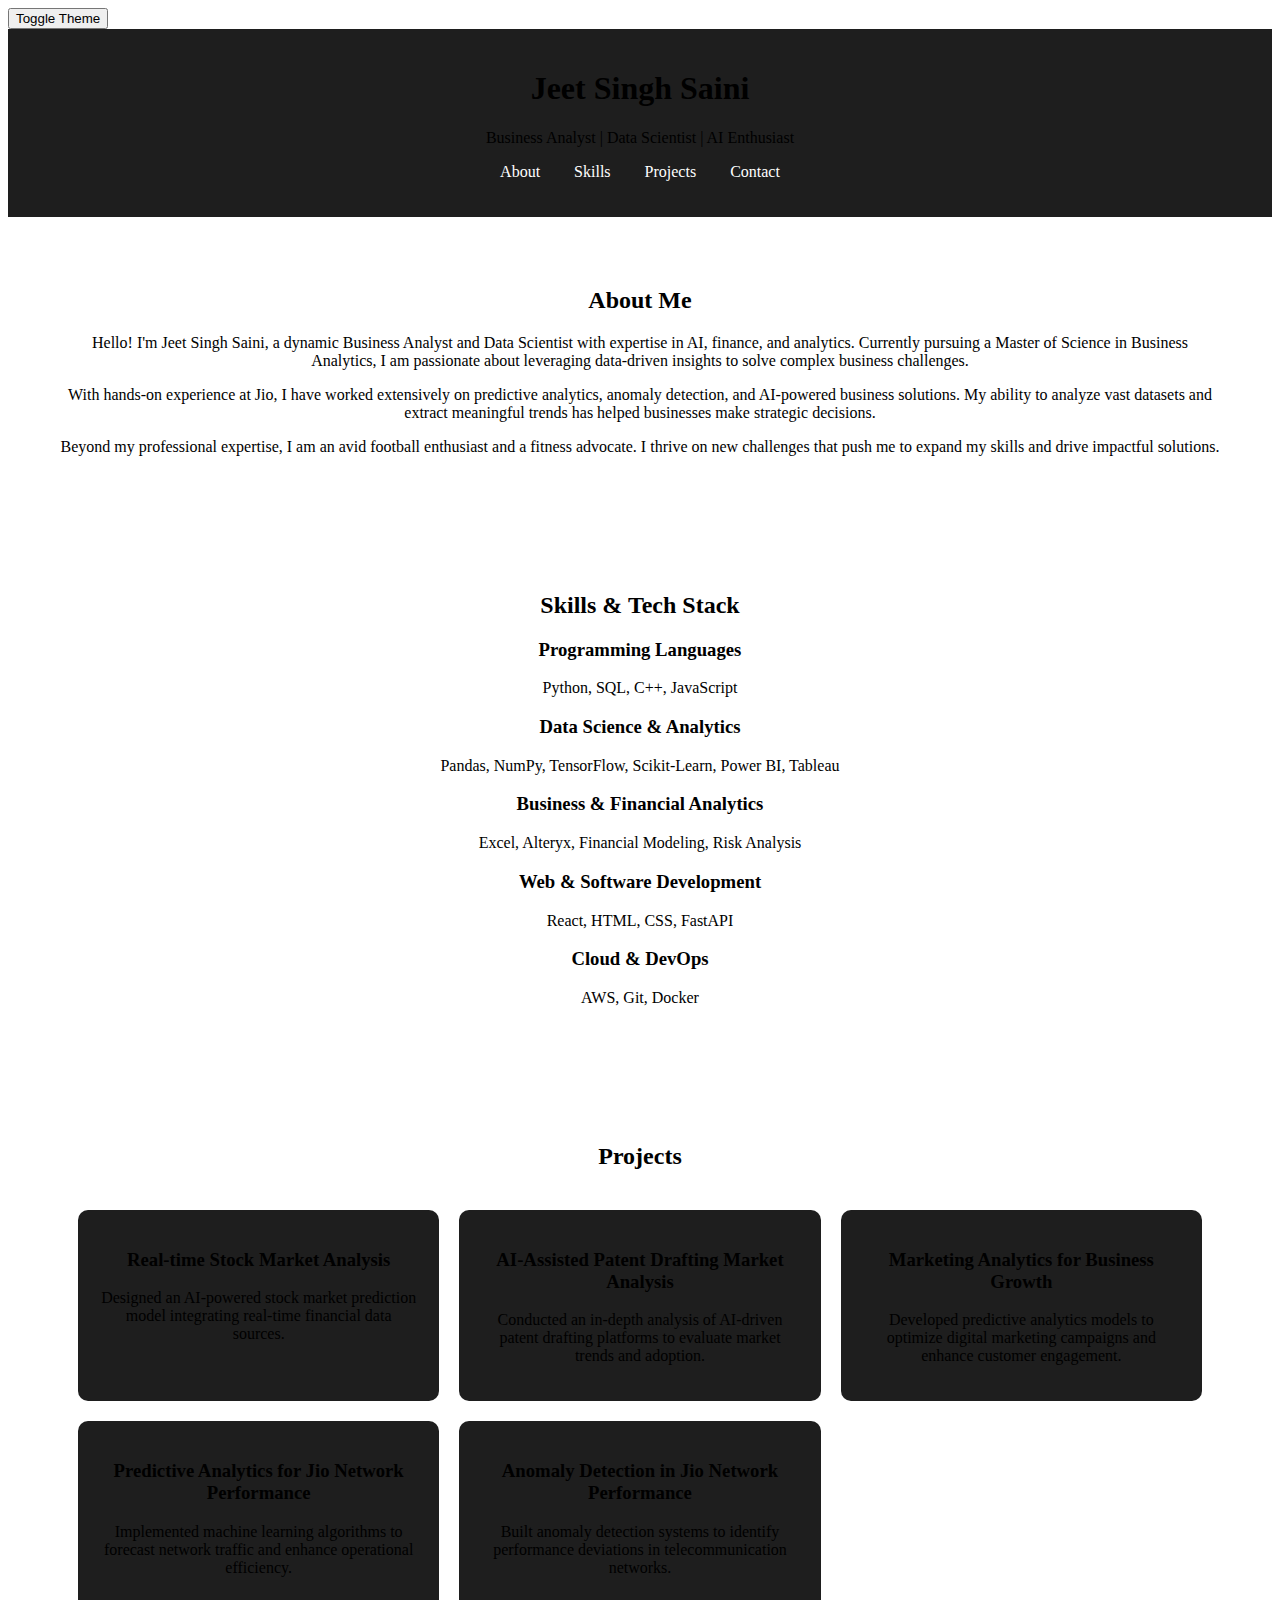
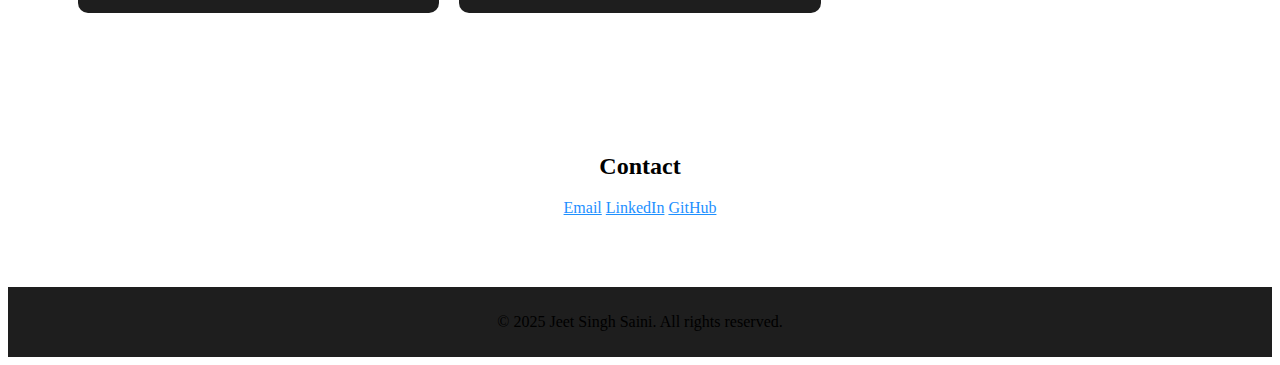
==== index.html @ 83cf64da "Renamed portfolio.html to index.html" ====
<!DOCTYPE html>
<html lang="en">
<head>
    <meta charset="UTF-8">
    <meta name="viewport" content="width=device-width, initial-scale=1.0">
    <title>Jeet Singh Saini - Portfolio</title>
    <link rel="stylesheet" href="portfolio_style.css">
    <script defer src="script.js"></script>
</head>
<body>
    <button class="theme-toggle">Toggle Theme</button>
    <header>
        <h1>Jeet Singh Saini</h1>
        <p>Business Analyst | Data Scientist | AI Enthusiast</p>
        <nav>
            <ul>
                <li><a href="#about">About</a></li>
                <li><a href="#skills">Skills</a></li>
                <li><a href="#projects">Projects</a></li>
                <li><a href="#contact">Contact</a></li>
            </ul>
        </nav>
    </header>

    <section id="about" class="section">
        <h2>About Me</h2>
        <p>Hello! I'm Jeet Singh Saini, a dynamic Business Analyst and Data Scientist with expertise in AI, finance, and analytics. Currently pursuing a Master of Science in Business Analytics, I am passionate about leveraging data-driven insights to solve complex business challenges.</p>
        <p>With hands-on experience at Jio, I have worked extensively on predictive analytics, anomaly detection, and AI-powered business solutions. My ability to analyze vast datasets and extract meaningful trends has helped businesses make strategic decisions.</p>
        <p>Beyond my professional expertise, I am an avid football enthusiast and a fitness advocate. I thrive on new challenges that push me to expand my skills and drive impactful solutions.</p>
    </section>

    <section id="skills" class="section">
        <h2>Skills & Tech Stack</h2>
        <div class="skills-container">
            <div class="skill-category">
                <h3>Programming Languages</h3>
                <p>Python, SQL, C++, JavaScript</p>
            </div>
            <div class="skill-category">
                <h3>Data Science & Analytics</h3>
                <p>Pandas, NumPy, TensorFlow, Scikit-Learn, Power BI, Tableau</p>
            </div>
            <div class="skill-category">
                <h3>Business & Financial Analytics</h3>
                <p>Excel, Alteryx, Financial Modeling, Risk Analysis</p>
            </div>
            <div class="skill-category">
                <h3>Web & Software Development</h3>
                <p>React, HTML, CSS, FastAPI</p>
            </div>
            <div class="skill-category">
                <h3>Cloud & DevOps</h3>
                <p>AWS, Git, Docker</p>
            </div>
        </div>
    </section>

    <section id="projects" class="section">
        <h2>Projects</h2>
        <div class="projects-container">
            <div class="project-card">
                <h3>Real-time Stock Market Analysis</h3>
                <p>Designed an AI-powered stock market prediction model integrating real-time financial data sources.</p>
            </div>
            <div class="project-card">
                <h3>AI-Assisted Patent Drafting Market Analysis</h3>
                <p>Conducted an in-depth analysis of AI-driven patent drafting platforms to evaluate market trends and adoption.</p>
            </div>
            <div class="project-card">
                <h3>Marketing Analytics for Business Growth</h3>
                <p>Developed predictive analytics models to optimize digital marketing campaigns and enhance customer engagement.</p>
            </div>
            <div class="project-card">
                <h3>Predictive Analytics for Jio Network Performance</h3>
                <p>Implemented machine learning algorithms to forecast network traffic and enhance operational efficiency.</p>
            </div>
            <div class="project-card">
                <h3>Anomaly Detection in Jio Network Performance</h3>
                <p>Built anomaly detection systems to identify performance deviations in telecommunication networks.</p>
            </div>
        </div>
    </section>

    <section id="contact" class="section">
    <h2>Contact</h2>
        <a href="mailto:sainijeetsingh@gmail.com">Email</a>
        <a href="https://www.linkedin.com/in/jeet-singh-saini/" target="_blank" rel="noopener noreferrer">LinkedIn</a>
        <a href="https://github.com/jeetsingh-14" target="_blank" rel="noopener noreferrer">GitHub</a>
    </section>

    <footer>
        <p>&copy; 2025 Jeet Singh Saini. All rights reserved.</p>
    </footer>

    <script>
        const themeToggle = document.querySelector('.theme-toggle');
        themeToggle.addEventListener('click', () => {
            document.body.classList.toggle('light-theme');
        });
    </script>
</body>
</html>
---- portfolio_style.css ----
<!DOCTYPE html>
<html lang="en">
<head>
    <meta charset="UTF-8">
    <meta name="viewport" content="width=device-width, initial-scale=1.0">
    <title>Jeet Singh Saini - Portfolio</title>
    <link rel="stylesheet" href="styles.css">
    <script defer src="script.js"></script>
    <style>
        body {
            font-family: Arial, sans-serif;
            margin: 0;
            padding: 0;
            background-color: #121212;
            color: #ffffff;
        }
        header {
            background: #1e1e1e;
            padding: 20px;
            text-align: center;
            box-shadow: 0px 4px 10px rgba(255, 255, 255, 0.1);
        }
        nav ul {
            list-style: none;
            padding: 0;
        }
        nav ul li {
            display: inline;
            margin: 0 15px;
        }
        nav ul li a {
            color: #ffffff;
            text-decoration: none;
        }
        .section {
            padding: 50px;
            text-align: center;
        }
        .projects-container {
            display: grid;
            grid-template-columns: repeat(auto-fit, minmax(300px, 1fr));
            gap: 20px;
            padding: 20px;
        }
        .project-card {
            background: #1e1e1e;
            padding: 20px;
            border-radius: 10px;
            box-shadow: 0px 4px 10px rgba(255, 255, 255, 0.1);
            transition: transform 0.3s ease-in-out;
        }
        .project-card:hover {
            transform: scale(1.05);
        }
        footer {
            background: #1e1e1e;
            text-align: center;
            padding: 10px;
            margin-top: 20px;
        }
        a {
            color: #1e90ff;
        }
    </style>
</head>
<body>
    <header>
        <h1>Jeet Singh Saini</h1>
        <p>Business Analyst | Data Scientist | AI Enthusiast</p>
        <nav>
            <ul>
                <li><a href="#about">About</a></li>
                <li><a href="#projects">Projects</a></li>
                <li><a href="#contact">Contact</a></li>
            </ul>
        </nav>
    </header>

    <section id="about" class="section">
        <h2>About Me</h2>
        <p>Master of Science in Business Analytics | Passionate about AI, Finance & Data Analytics</p>
        <p>Previously worked at Jio on predictive analytics, anomaly detection, and AI-driven solutions. Experienced in market analysis, business intelligence, and strategic planning.</p>
    </section>

    <section id="projects" class="section">
        <h2>Projects</h2>
        <div class="projects-container">
            <div class="project-card">
                <h3>Real-time Stock Market Analysis</h3>
                <p>Developing a stock market prediction tool integrating multiple data sources for accuracy.</p>
            </div>
            <div class="project-card">
                <h3>BlackRock Aladdin Management Analytics</h3>
                <p>Analyzing the adoption and scalability of Aladdin in various industries.</p>
            </div>
            <div class="project-card">
                <h3>AI-Assisted Patent Drafting Market Analysis</h3>
                <p>Evaluating AI-powered patent drafting companies and their market potential.</p>
            </div>
            <div class="project-card">
                <h3>Marketing Analytics for Business Growth</h3>
                <p>Using data analytics to improve marketing campaigns, sales, and customer satisfaction.</p>
            </div>
            <div class="project-card">
                <h3>Predictive Analytics for Jio Network Performance</h3>
                <p>Built models to forecast network trends and optimize performance.</p>
            </div>
            <div class="project-card">
                <h3>Anomaly Detection in Jio Network Performance</h3>
                <p>Developed machine learning models to detect anomalies in network performance.</p>
            </div>
        </div>
    </section>

    <section id="contact" class="section">
        <h2>Contact</h2>
        <p>Email: jeetsinghsaini@example.com</p>
        <p>LinkedIn: <a href="#">linkedin.com/in/jeetsinghsaini</a></p>
        <p>GitHub: <a href="#">github.com/jeetsinghsaini</a></p>
    </section>

    <footer>
        <p>&copy; 2025 Jeet Singh Saini. All rights reserved.</p>
    </footer>
</body>
</html>
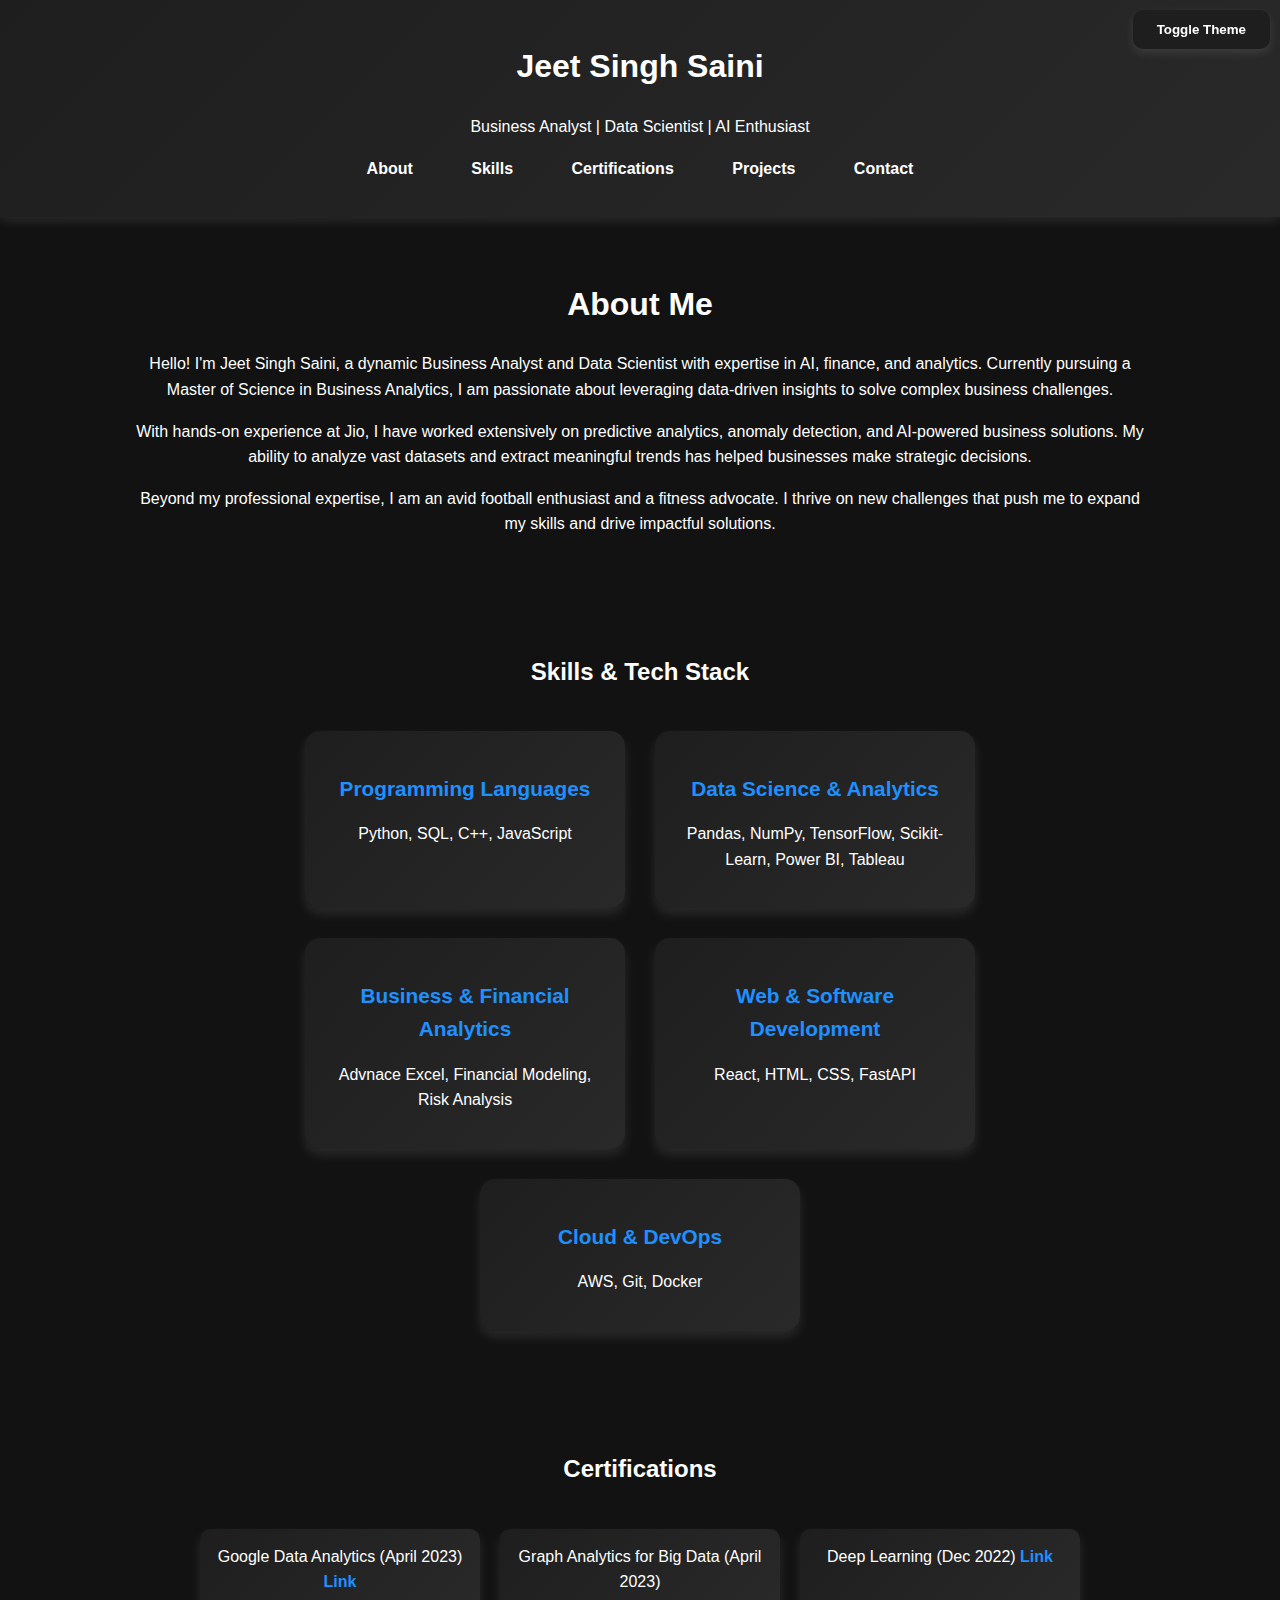
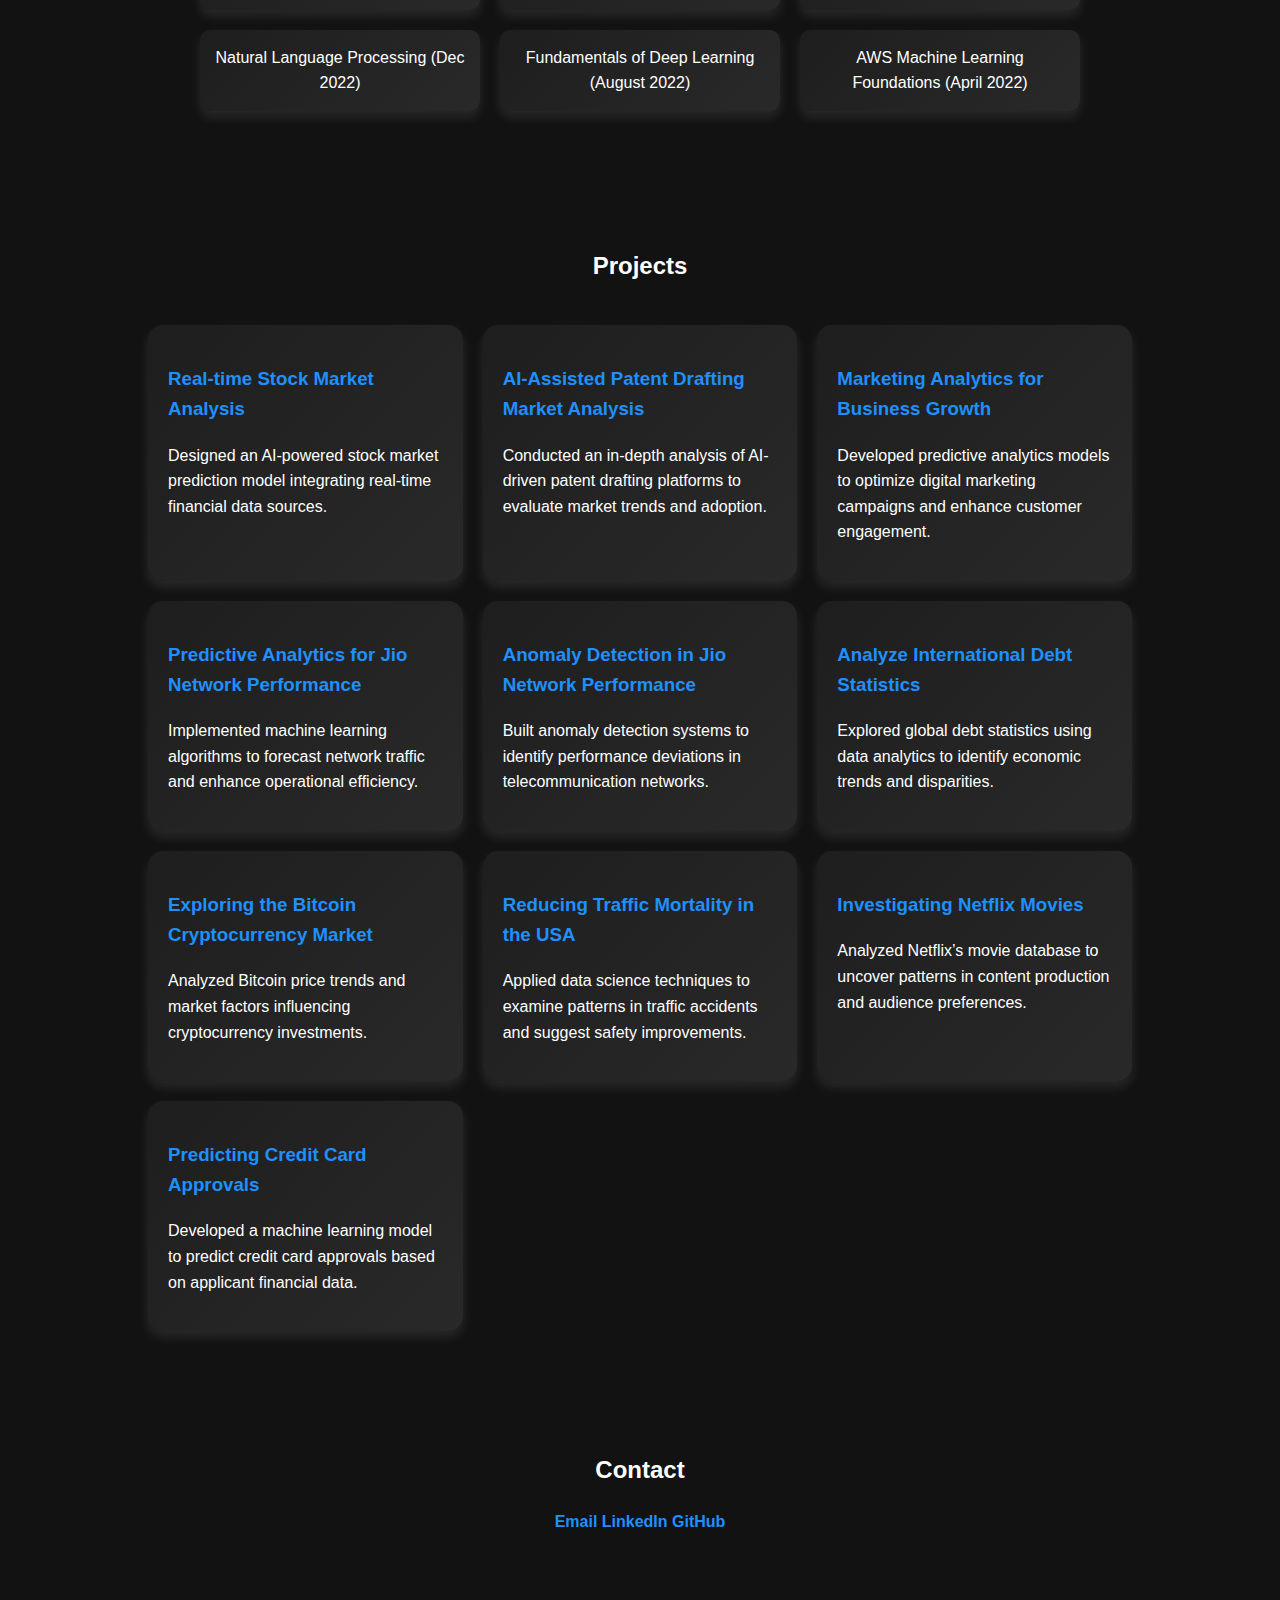
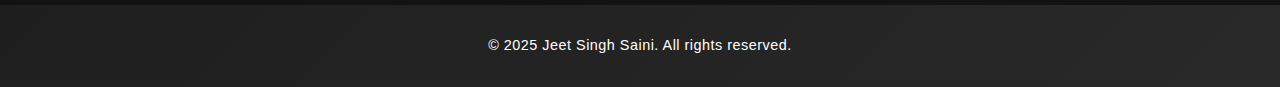
==== commit f06c5a93: "added 5 new projects" ====
--- a/index.html
+++ b/index.html
@@ -16,6 +16,7 @@
             <ul>
                 <li><a href="#about">About</a></li>
                 <li><a href="#skills">Skills</a></li>
+                <li><a href="#certifications">Certifications</a></li>
                 <li><a href="#projects">Projects</a></li>
                 <li><a href="#contact">Contact</a></li>
             </ul>
@@ -23,7 +24,7 @@
     </header>
 
     <section id="about" class="section">
-        <h2>About Me</h2>
+        <h1>About Me</h1>
         <p>Hello! I'm Jeet Singh Saini, a dynamic Business Analyst and Data Scientist with expertise in AI, finance, and analytics. Currently pursuing a Master of Science in Business Analytics, I am passionate about leveraging data-driven insights to solve complex business challenges.</p>
         <p>With hands-on experience at Jio, I have worked extensively on predictive analytics, anomaly detection, and AI-powered business solutions. My ability to analyze vast datasets and extract meaningful trends has helped businesses make strategic decisions.</p>
         <p>Beyond my professional expertise, I am an avid football enthusiast and a fitness advocate. I thrive on new challenges that push me to expand my skills and drive impactful solutions.</p>
@@ -42,7 +43,7 @@
             </div>
             <div class="skill-category">
                 <h3>Business & Financial Analytics</h3>
-                <p>Excel, Alteryx, Financial Modeling, Risk Analysis</p>
+                <p>Advnace Excel, Financial Modeling, Risk Analysis</p>
             </div>
             <div class="skill-category">
                 <h3>Web & Software Development</h3>
@@ -55,34 +56,66 @@
         </div>
     </section>
 
-    <section id="projects" class="section">
-        <h2>Projects</h2>
-        <div class="projects-container">
-            <div class="project-card">
-                <h3>Real-time Stock Market Analysis</h3>
-                <p>Designed an AI-powered stock market prediction model integrating real-time financial data sources.</p>
-            </div>
-            <div class="project-card">
-                <h3>AI-Assisted Patent Drafting Market Analysis</h3>
-                <p>Conducted an in-depth analysis of AI-driven patent drafting platforms to evaluate market trends and adoption.</p>
-            </div>
-            <div class="project-card">
-                <h3>Marketing Analytics for Business Growth</h3>
-                <p>Developed predictive analytics models to optimize digital marketing campaigns and enhance customer engagement.</p>
-            </div>
-            <div class="project-card">
-                <h3>Predictive Analytics for Jio Network Performance</h3>
-                <p>Implemented machine learning algorithms to forecast network traffic and enhance operational efficiency.</p>
-            </div>
-            <div class="project-card">
-                <h3>Anomaly Detection in Jio Network Performance</h3>
-                <p>Built anomaly detection systems to identify performance deviations in telecommunication networks.</p>
-            </div>
-        </div>
+    <section id="certifications" class="section">
+        <h2>Certifications</h2>
+        <ul class="certifications-list">
+            <li>Google Data Analytics (April 2023) <a href="https://coursera.org/share/82349ae44b50cedda746176179605e90"> Link</a> </li>
+            <li>Graph Analytics for Big Data (April 2023)</li>
+            <li>Deep Learning (Dec 2022) <a href="https://coursera.org/share/fd0f6127db84719ba30735b3c080843f"> Link</a> </li>
+            <li>Natural Language Processing (Dec 2022)</li>
+            <li>Fundamentals of Deep Learning (August 2022)</li>
+            <li>AWS Machine Learning Foundations (April 2022)</li>
+        </ul>
     </section>
 
+    <section id="projects" class="section">
+    <h2>Projects</h2>
+    <div class="projects-container">
+        <div class="project-card">
+            <h3>Real-time Stock Market Analysis</h3>
+            <p>Designed an AI-powered stock market prediction model integrating real-time financial data sources.</p>
+        </div>
+        <div class="project-card">
+            <h3>AI-Assisted Patent Drafting Market Analysis</h3>
+            <p>Conducted an in-depth analysis of AI-driven patent drafting platforms to evaluate market trends and adoption.</p>
+        </div>
+        <div class="project-card">
+            <h3>Marketing Analytics for Business Growth</h3>
+            <p>Developed predictive analytics models to optimize digital marketing campaigns and enhance customer engagement.</p>
+        </div>
+        <div class="project-card">
+            <h3>Predictive Analytics for Jio Network Performance</h3>
+            <p>Implemented machine learning algorithms to forecast network traffic and enhance operational efficiency.</p>
+        </div>
+        <div class="project-card">
+            <h3>Anomaly Detection in Jio Network Performance</h3>
+            <p>Built anomaly detection systems to identify performance deviations in telecommunication networks.</p>
+        </div>
+        <div class="project-card">
+            <h3>Analyze International Debt Statistics</h3>
+            <p>Explored global debt statistics using data analytics to identify economic trends and disparities.</p>
+        </div>
+        <div class="project-card">
+            <h3>Exploring the Bitcoin Cryptocurrency Market</h3>
+            <p>Analyzed Bitcoin price trends and market factors influencing cryptocurrency investments.</p>
+        </div>
+        <div class="project-card">
+            <h3>Reducing Traffic Mortality in the USA</h3>
+            <p>Applied data science techniques to examine patterns in traffic accidents and suggest safety improvements.</p>
+        </div>
+        <div class="project-card">
+            <h3>Investigating Netflix Movies</h3>
+            <p>Analyzed Netflix’s movie database to uncover patterns in content production and audience preferences.</p>
+        </div>
+        <div class="project-card">
+            <h3>Predicting Credit Card Approvals</h3>
+            <p>Developed a machine learning model to predict credit card approvals based on applicant financial data.</p>
+        </div>
+    </div>
+</section>
+
     <section id="contact" class="section">
-    <h2>Contact</h2>
+        <h2>Contact</h2>
         <a href="mailto:sainijeetsingh@gmail.com">Email</a>
         <a href="https://www.linkedin.com/in/jeet-singh-saini/" target="_blank" rel="noopener noreferrer">LinkedIn</a>
         <a href="https://github.com/jeetsingh-14" target="_blank" rel="noopener noreferrer">GitHub</a>
--- a/portfolio_style.css
+++ b/portfolio_style.css
@@ -1,126 +1,164 @@
-<!DOCTYPE html>
-<html lang="en">
-<head>
-    <meta charset="UTF-8">
-    <meta name="viewport" content="width=device-width, initial-scale=1.0">
-    <title>Jeet Singh Saini - Portfolio</title>
-    <link rel="stylesheet" href="styles.css">
-    <script defer src="script.js"></script>
-    <style>
-        body {
-            font-family: Arial, sans-serif;
-            margin: 0;
-            padding: 0;
-            background-color: #121212;
-            color: #ffffff;
-        }
-        header {
-            background: #1e1e1e;
-            padding: 20px;
-            text-align: center;
-            box-shadow: 0px 4px 10px rgba(255, 255, 255, 0.1);
-        }
-        nav ul {
-            list-style: none;
-            padding: 0;
-        }
-        nav ul li {
-            display: inline;
-            margin: 0 15px;
-        }
-        nav ul li a {
-            color: #ffffff;
-            text-decoration: none;
-        }
-        .section {
-            padding: 50px;
-            text-align: center;
-        }
-        .projects-container {
-            display: grid;
-            grid-template-columns: repeat(auto-fit, minmax(300px, 1fr));
-            gap: 20px;
-            padding: 20px;
-        }
-        .project-card {
-            background: #1e1e1e;
-            padding: 20px;
-            border-radius: 10px;
-            box-shadow: 0px 4px 10px rgba(255, 255, 255, 0.1);
-            transition: transform 0.3s ease-in-out;
-        }
-        .project-card:hover {
-            transform: scale(1.05);
-        }
-        footer {
-            background: #1e1e1e;
-            text-align: center;
-            padding: 10px;
-            margin-top: 20px;
-        }
-        a {
-            color: #1e90ff;
-        }
-    </style>
-</head>
-<body>
-    <header>
-        <h1>Jeet Singh Saini</h1>
-        <p>Business Analyst | Data Scientist | AI Enthusiast</p>
-        <nav>
-            <ul>
-                <li><a href="#about">About</a></li>
-                <li><a href="#projects">Projects</a></li>
-                <li><a href="#contact">Contact</a></li>
-            </ul>
-        </nav>
-    </header>
+body {
+    font-family: 'Poppins', sans-serif;
+    margin: 0;
+    padding: 0;
+    background-color: #121212;
+    color: #ffffff;
+    transition: background 0.3s ease-in-out;
+    line-height: 1.6;
+}
 
-    <section id="about" class="section">
-        <h2>About Me</h2>
-        <p>Master of Science in Business Analytics | Passionate about AI, Finance & Data Analytics</p>
-        <p>Previously worked at Jio on predictive analytics, anomaly detection, and AI-driven solutions. Experienced in market analysis, business intelligence, and strategic planning.</p>
-    </section>
+header {
+    background: linear-gradient(135deg, #1e1e1e, #292929);
+    padding: 20px;
+    text-align: center;
+    box-shadow: 0 4px 10px rgba(255, 255, 255, 0.1);
+}
 
-    <section id="projects" class="section">
-        <h2>Projects</h2>
-        <div class="projects-container">
-            <div class="project-card">
-                <h3>Real-time Stock Market Analysis</h3>
-                <p>Developing a stock market prediction tool integrating multiple data sources for accuracy.</p>
-            </div>
-            <div class="project-card">
-                <h3>BlackRock Aladdin Management Analytics</h3>
-                <p>Analyzing the adoption and scalability of Aladdin in various industries.</p>
-            </div>
-            <div class="project-card">
-                <h3>AI-Assisted Patent Drafting Market Analysis</h3>
-                <p>Evaluating AI-powered patent drafting companies and their market potential.</p>
-            </div>
-            <div class="project-card">
-                <h3>Marketing Analytics for Business Growth</h3>
-                <p>Using data analytics to improve marketing campaigns, sales, and customer satisfaction.</p>
-            </div>
-            <div class="project-card">
-                <h3>Predictive Analytics for Jio Network Performance</h3>
-                <p>Built models to forecast network trends and optimize performance.</p>
-            </div>
-            <div class="project-card">
-                <h3>Anomaly Detection in Jio Network Performance</h3>
-                <p>Developed machine learning models to detect anomalies in network performance.</p>
-            </div>
-        </div>
-    </section>
+nav ul {
+    list-style: none;
+    padding: 0;
+    text-align: center;
+}
 
-    <section id="contact" class="section">
-        <h2>Contact</h2>
-        <p>Email: jeetsinghsaini@example.com</p>
-        <p>LinkedIn: <a href="#">linkedin.com/in/jeetsinghsaini</a></p>
-        <p>GitHub: <a href="#">github.com/jeetsinghsaini</a></p>
-    </section>
+nav ul li {
+    display: inline;
+    margin: 0 15px;
+}
 
-    <footer>
-        <p>&copy; 2025 Jeet Singh Saini. All rights reserved.</p>
-    </footer>
-</body>
-</html>
+nav ul li a {
+    color: #ffffff;
+    text-decoration: none;
+    font-weight: 600;
+    padding: 8px 12px;
+    transition: color 0.3s ease-in-out;
+}
+
+nav ul li a:hover {
+    color: #1e90ff;
+    border-bottom: 2px solid #1e90ff;
+}
+
+.section {
+    padding: 40px 10%;
+    text-align: center;
+}
+
+.skills-container {
+    display: flex;
+    flex-wrap: wrap;
+    justify-content: center;
+    gap: 30px;
+    padding: 20px;
+    text-align: center;
+}
+
+.skill-category {
+    background: linear-gradient(135deg, #1e1e1e, #292929);
+    padding: 20px;
+    border-radius: 15px;
+    box-shadow: 0 6px 12px rgba(255, 255, 255, 0.1);
+    transition: transform 0.3s ease-in-out, box-shadow 0.3s ease-in-out;
+    width: 280px;
+    text-align: center;
+}
+
+.skill-category:hover {
+    transform: scale(1.05);
+    box-shadow: 0 8px 16px rgba(255, 255, 255, 0.2);
+}
+
+.skill-category h3 {
+    color: #1e90ff;
+    font-size: 1.3rem;
+    margin-bottom: 10px;
+}
+
+.certifications-list {
+    display: flex;
+    flex-wrap: wrap;
+    justify-content: center;
+    gap: 20px;
+    padding: 20px;
+}
+
+.certifications-list li {
+    background: linear-gradient(135deg, #1e1e1e, #292929);
+    padding: 15px;
+    border-radius: 10px;
+    box-shadow: 0 6px 12px rgba(255, 255, 255, 0.1);
+    transition: transform 0.3s ease-in-out, box-shadow 0.3s ease-in-out;
+    width: 250px;
+    text-align: center;
+    list-style: none;
+}
+
+.certifications-list li:hover {
+    transform: scale(1.05);
+    box-shadow: 0 8px 16px rgba(255, 255, 255, 0.2);
+}
+
+.projects-container {
+    display: grid;
+    grid-template-columns: repeat(auto-fit, minmax(300px, 1fr));
+    gap: 20px;
+    padding: 20px;
+}
+
+.project-card {
+    background: linear-gradient(135deg, #1e1e1e, #292929);
+    padding: 20px;
+    border-radius: 15px;
+    box-shadow: 0 6px 12px rgba(255, 255, 255, 0.1);
+    transition: transform 0.3s ease-in-out, box-shadow 0.3s ease-in-out;
+    text-align: left;
+    cursor: pointer;
+}
+
+.project-card:hover {
+    transform: scale(1.05);
+    box-shadow: 0 8px 16px rgba(255, 255, 255, 0.2);
+}
+
+.project-card h3 {
+    color: #1e90ff;
+}
+
+footer {
+    background: linear-gradient(135deg, #1e1e1e, #292929);
+    text-align: center;
+    padding: 15px;
+    margin-top: 30px;
+    font-size: 0.9em;
+    letter-spacing: 0.5px;
+}
+
+a {
+    color: #1e90ff;
+    text-decoration: none;
+    font-weight: 600;
+    transition: color 0.3s ease-in-out;
+}
+
+a:hover {
+    color: #ffcc00;
+}
+
+.theme-toggle {
+    position: fixed;
+    top: 10px;
+    right: 10px;
+    background: #1e1e1e;
+    color: #ffffff;
+    border: none;
+    padding: 12px 24px;
+    cursor: pointer;
+    border-radius: 10px;
+    font-weight: bold;
+    transition: background 0.3s ease-in-out;
+    box-shadow: 0 4px 10px rgba(255, 255, 255, 0.1);
+}
+
+.theme-toggle:hover {
+    background: #1e90ff;
+}
